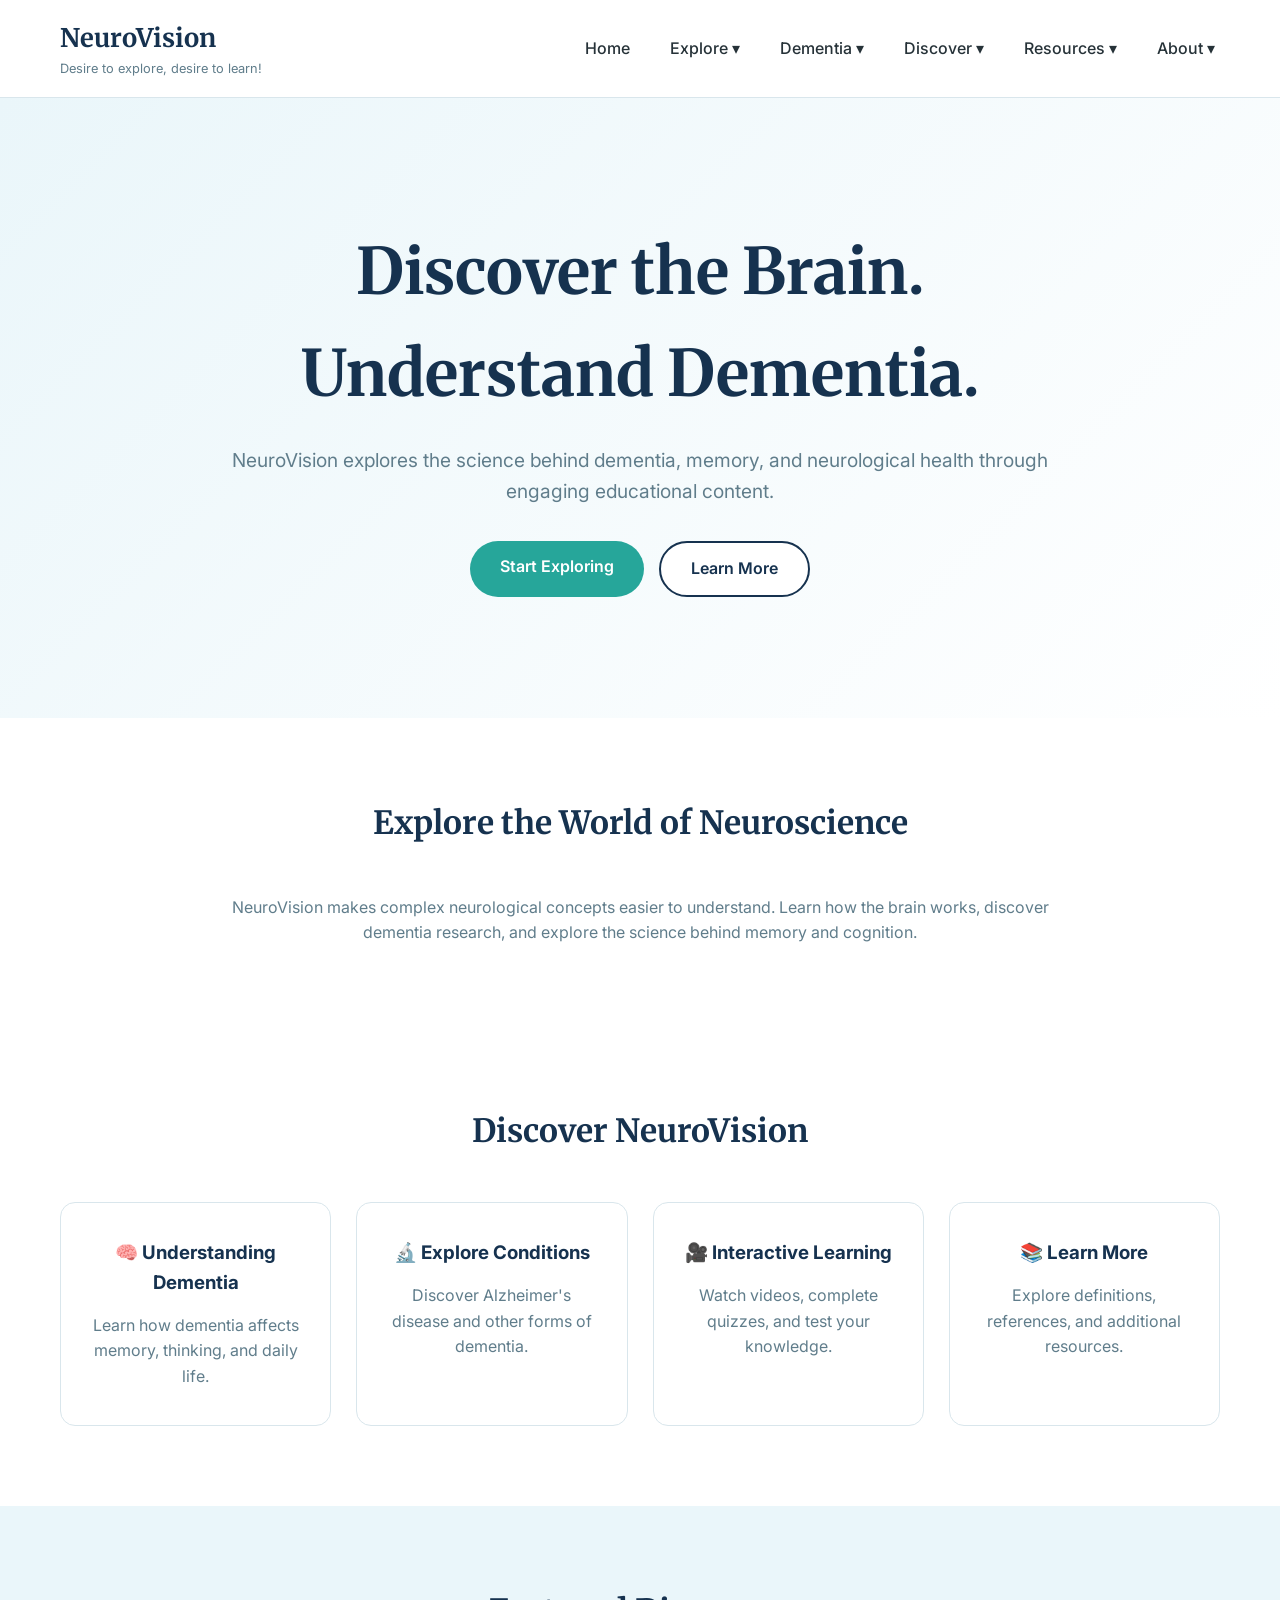
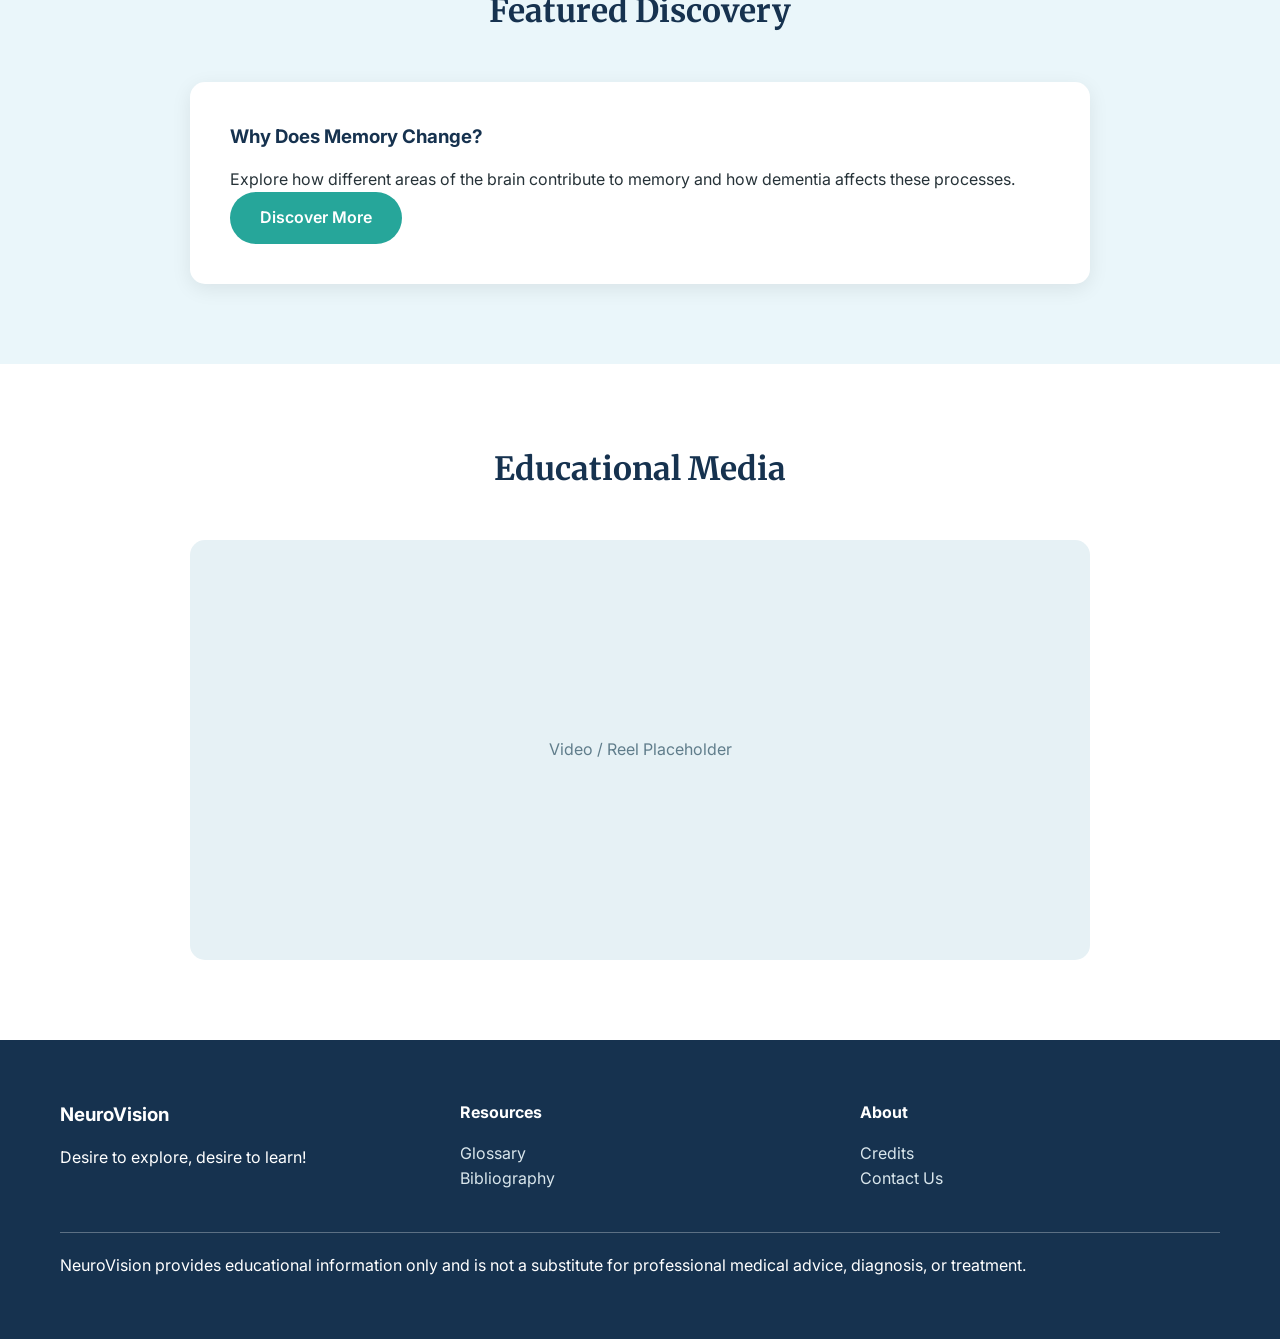
==== index.html @ 06372255 "pasted stuff from old repo" ====
<!DOCTYPE html>
<html lang="en">

<head>
    <meta charset="UTF-8">
    <meta name="viewport" content="width=device-width, initial-scale=1.0">

    <title>NeuroVision | Desire to explore, desire to learn!</title>

    <link rel="stylesheet" href="style.css">
</head>

<body>

<header>

    <div class="brand">
        <div class="logo">NeuroVision</div>
        <div class="slogan">Desire to explore, desire to learn!</div>
    </div>


    <nav>

        <ul class="nav-menu">

            <li>
                <a href="index.html">Home</a>
            </li>


            <li class="dropdown">

                <a href="#">Explore ▾</a>

                <ul class="dropdown-menu">

                    <li>
                        <a href="#">Brain Basics</a>
                    </li>

                    <li>
                        <a href="#">Dementia Basics</a>
                    </li>

                    <li>
                        <a href="#">How Memory Works</a>
                    </li>

                </ul>

            </li>


            <li class="dropdown">

                <a href="#">Dementia ▾</a>

                <ul class="dropdown-menu">

                    <li>
                        <a href="topics/alzheimers.html">
                            Alzheimer's Disease
                        </a>
                    </li>

                    <li>
                        <a href="topics/vascular.html">
                            Vascular Dementia
                        </a>
                    </li>

                    <li>
                        <a href="topics/lewy-body.html">
                            Lewy Body Dementia
                        </a>
                    </li>

                    <li>
                        <a href="topics/frontotemporal.html">
                            Frontotemporal Dementia
                        </a>
                    </li>

                </ul>

            </li>


            <li class="dropdown">

                <a href="#">Discover ▾</a>

                <ul class="dropdown-menu">

                    <li>
                        <a href="discover/videos.html">
                            Videos
                        </a>
                    </li>

                    <li>
                        <a href="discover/quiz.html">
                            Knowledge Quiz
                        </a>
                    </li>

                    <li>
                        <a href="discover/myths.html">
                            Myths & Facts
                        </a>
                    </li>

                    <li>
                        <a href="discover/featured.html">
                            Featured Topics
                        </a>
                    </li>

                </ul>

            </li>


            <li class="dropdown">

                <a href="#">Resources ▾</a>

                <ul class="dropdown-menu">

                    <li>
                        <a href="resources/glossary.html">
                            Glossary
                        </a>
                    </li>

                    <li>
                        <a href="resources/bibliography.html">
                            Bibliography
                        </a>
                    </li>

                    <li>
                        <a href="resources/external.html">
                            External Resources
                        </a>
                    </li>

                </ul>

            </li>


            <li class="dropdown">

                <a href="#">About ▾</a>

                <ul class="dropdown-menu">

                    <li>
                        <a href="about/project.html">
                            Project
                        </a>
                    </li>

                    <li>
                        <a href="about/credits.html">
                            Credits
                        </a>
                    </li>

                    <li>
                        <a href="about/contact.html">
                            Contact Us
                        </a>
                    </li>

                </ul>

            </li>


        </ul>

    </nav>

</header>


<main>


    <section class="hero">

        <div class="hero-text">

            <h1>
                Discover the Brain.<br>
                Understand Dementia.
            </h1>

            <p>
                NeuroVision explores the science behind dementia,
                memory, and neurological health through engaging
                educational content.
            </p>


            <div class="hero-buttons">

                <a class="button" href="topics/dementia.html">
                    Start Exploring
                </a>

                <a class="button secondary" href="resources/glossary.html">
                    Learn More
                </a>

            </div>

        </div>

    </section>



    <section class="introduction">

        <h2>
            Explore the World of Neuroscience
        </h2>

        <p>
            NeuroVision makes complex neurological concepts
            easier to understand. Learn how the brain works,
            discover dementia research, and explore the science
            behind memory and cognition.
        </p>

    </section>



    <section>

        <h2>
            Discover NeuroVision
        </h2>


        <div class="card-container">


            <div class="card">

                <h3>
                    🧠 Understanding Dementia
                </h3>

                <p>
                    Learn how dementia affects memory,
                    thinking, and daily life.
                </p>

            </div>


            <div class="card">

                <h3>
                    🔬 Explore Conditions
                </h3>

                <p>
                    Discover Alzheimer's disease and
                    other forms of dementia.
                </p>

            </div>


            <div class="card">

                <h3>
                    🎥 Interactive Learning
                </h3>

                <p>
                    Watch videos, complete quizzes,
                    and test your knowledge.
                </p>

            </div>


            <div class="card">

                <h3>
                    📚 Learn More
                </h3>

                <p>
                    Explore definitions, references,
                    and additional resources.
                </p>

            </div>


        </div>

    </section>



    <section class="featured">

        <h2>
            Featured Discovery
        </h2>


        <div class="topic-box">

            <h3>
                Why Does Memory Change?
            </h3>

            <p>
                Explore how different areas of the brain
                contribute to memory and how dementia
                affects these processes.
            </p>


            <a href="#" class="button">
                Discover More
            </a>

        </div>

    </section>



    <section>

        <h2>
            Educational Media
        </h2>

        <div class="video-placeholder">
            Video / Reel Placeholder
        </div>

    </section>


</main>


<footer>

    <div>

        <h3>
            NeuroVision
        </h3>

        <p>
            Desire to explore, desire to learn!
        </p>

    </div>


    <div>

        <h4>
            Resources
        </h4>

        <a href="resources/glossary.html">
            Glossary
        </a>

        <br>

        <a href="resources/bibliography.html">
            Bibliography
        </a>

    </div>


    <div>

        <h4>
            About
        </h4>

        <a href="about/credits.html">
            Credits
        </a>

        <br>

        <a href="about/contact.html">
            Contact Us
        </a>

    </div>


    <p class="disclaimer">
        NeuroVision provides educational information only
        and is not a substitute for professional medical
        advice, diagnosis, or treatment.
    </p>


</footer>


</body>

</html>
---- style.css ----
@import url('https://fonts.googleapis.com/css2?family=Inter:wght@400;500;600;700&family=Merriweather:wght@700&display=swap');

:root {
    --navy: #16324F;
    --blue: #1E88E5;
    --teal: #26A69A;
    --light-blue: #EAF6FA;
    --background: #FFFFFF;
    --text: #263238;
    --gray: #607D8B;
    --white: #FFFFFF;
    --border: #D9E6EC;
    --shadow: 0 5px 20px rgba(0,0,0,0.08);
    --shadow-hover: 0 10px 25px rgba(0,0,0,0.12);
}

* {
    margin: 0;
    padding: 0;
    box-sizing: border-box;
}

html {
    scroll-behavior: smooth;
}

body {
    font-family: "Inter", sans-serif;
    color: var(--text);
    background: var(--background);
    line-height: 1.6;
}

a {
    text-decoration: none;
    color: inherit;
}

ul {
    list-style: none;
}


/* Header */

header {
    position: sticky;
    top: 0;
    z-index: 1000;
    display: flex;
    justify-content: space-between;
    align-items: center;
    padding: 18px 60px;
    background: var(--white);
    border-bottom: 1px solid var(--border);
}

.brand {
    display: flex;
    flex-direction: column;
}

.logo {
    font-family: "Merriweather", serif;
    font-size: 1.6rem;
    color: var(--navy);
    font-weight: 700;
}

.slogan {
    font-size: 0.8rem;
    color: var(--gray);
}


/* Navigation */

.nav-menu {
    display: flex;
    align-items: center;
    gap: 30px;
}

.nav-menu > li {
    position: relative;
}

.nav-menu > li > a {
    font-weight: 500;
    padding: 10px 5px;
    transition: 0.2s;
}

.nav-menu > li > a:hover {
    color: var(--teal);
}


/* Dropdown */

.dropdown-menu {
    position: absolute;
    top: 42px;
    left: 0;
    min-width: 260px;
    background: var(--white);
    border: 1px solid var(--border);
    border-radius: 12px;
    box-shadow: var(--shadow);
    padding: 10px 0;
    opacity: 0;
    visibility: hidden;
    transform: translateY(10px);
    transition: 0.2s;
}

.dropdown:hover > .dropdown-menu {
    opacity: 1;
    visibility: visible;
    transform: translateY(0);
}

.dropdown-menu li {
    position: relative;
}

.dropdown-menu a {
    display: block;
    padding: 11px 18px;
    white-space: nowrap;
}

.dropdown-menu a:hover {
    background: var(--light-blue);
    color: var(--navy);
}

.dropdown-menu .dropdown-menu {
    top: 0;
    left: 100%;
}

.nav-menu > li:last-child > .dropdown-menu {
    left: auto;
    right: 0;
}


/* Hero */

.hero {
    min-height: 620px;
    display: flex;
    justify-content: center;
    align-items: center;
    text-align: center;
    background: linear-gradient(135deg, var(--light-blue), #FFFFFF);
    padding: 80px 20px;
}

.hero-text {
    max-width: 850px;
}

.hero h1 {
    font-family: "Merriweather", serif;
    font-size: clamp(2.5rem, 5vw, 4rem);
    color: var(--navy);
    margin-bottom: 20px;
}

.hero p {
    color: var(--gray);
    font-size: 1.2rem;
    margin-bottom: 35px;
}

.hero-buttons {
    display: flex;
    justify-content: center;
    gap: 15px;
}


/* Buttons */

.button {
    display: inline-block;
    padding: 13px 30px;
    border-radius: 30px;
    background: var(--teal);
    color: white;
    font-weight: 600;
    transition: 0.2s;
}

.button:hover {
    transform: translateY(-3px);
    background: var(--blue);
}

.button.secondary {
    background: white;
    color: var(--navy);
    border: 2px solid var(--navy);
}

.button.secondary:hover {
    background: var(--light-blue);
}


/* General Sections */

section {
    padding: 80px 60px;
}

section h2 {
    font-family: "Merriweather", serif;
    color: var(--navy);
    text-align: center;
    font-size: 2rem;
    margin-bottom: 45px;
}


/* Introduction */

.introduction {
    max-width: 950px;
    margin: auto;
    text-align: center;
}

.introduction p {
    color: var(--gray);
}


/* Cards */

.card-container {
    max-width: 1200px;
    margin: auto;
    display: grid;
    grid-template-columns: repeat(4,1fr);
    gap: 25px;
}

.card {
    background: white;
    padding: 35px 25px;
    border-radius: 15px;
    border: 1px solid var(--border);
    text-align: center;
    transition: 0.25s;
}

.card:hover {
    transform: translateY(-8px);
    box-shadow: var(--shadow-hover);
}

.card h3 {
    color: var(--navy);
    margin-bottom: 15px;
}

.card p {
    color: var(--gray);
}


/* Featured Topic */

.featured {
    background: var(--light-blue);
}

.topic-box {
    max-width: 900px;
    margin: auto;
    background: white;
    padding: 40px;
    border-radius: 15px;
    box-shadow: var(--shadow);
}

.topic-box h3 {
    color: var(--navy);
    margin-bottom: 15px;
}


/* Media */

.video-placeholder {
    max-width: 900px;
    height: 420px;
    margin: auto;
    display: flex;
    align-items: center;
    justify-content: center;
    background: #E6F1F5;
    border-radius: 15px;
    color: var(--gray);
}


/* Footer */

footer {
    background: var(--navy);
    color: white;
    padding: 60px;
    display: grid;
    grid-template-columns: repeat(3,1fr);
    gap: 40px;
}

footer h3,
footer h4 {
    margin-bottom: 15px;
}

footer a {
    color: #D9E6EC;
}

footer a:hover {
    color: white;
}

.disclaimer {
    grid-column: 1/-1;
    padding-top: 20px;
    border-top: 1px solid rgba(255,255,255,0.3);
}


/* Breadcrumb */

.breadcrumb {
    max-width: 1200px;
    margin: 30px auto 0;
    padding: 0 60px;
    color: var(--gray);
}

.breadcrumb a {
    color: var(--teal);
}


/* Responsive */

@media(max-width:900px) {

    header {
        flex-direction: column;
        gap: 20px;
    }

    .nav-menu {
        flex-direction: column;
    }

    .card-container {
        grid-template-columns: 1fr;
    }

    footer {
        grid-template-columns: 1fr;
    }

    section {
        padding: 60px 25px;
    }
}
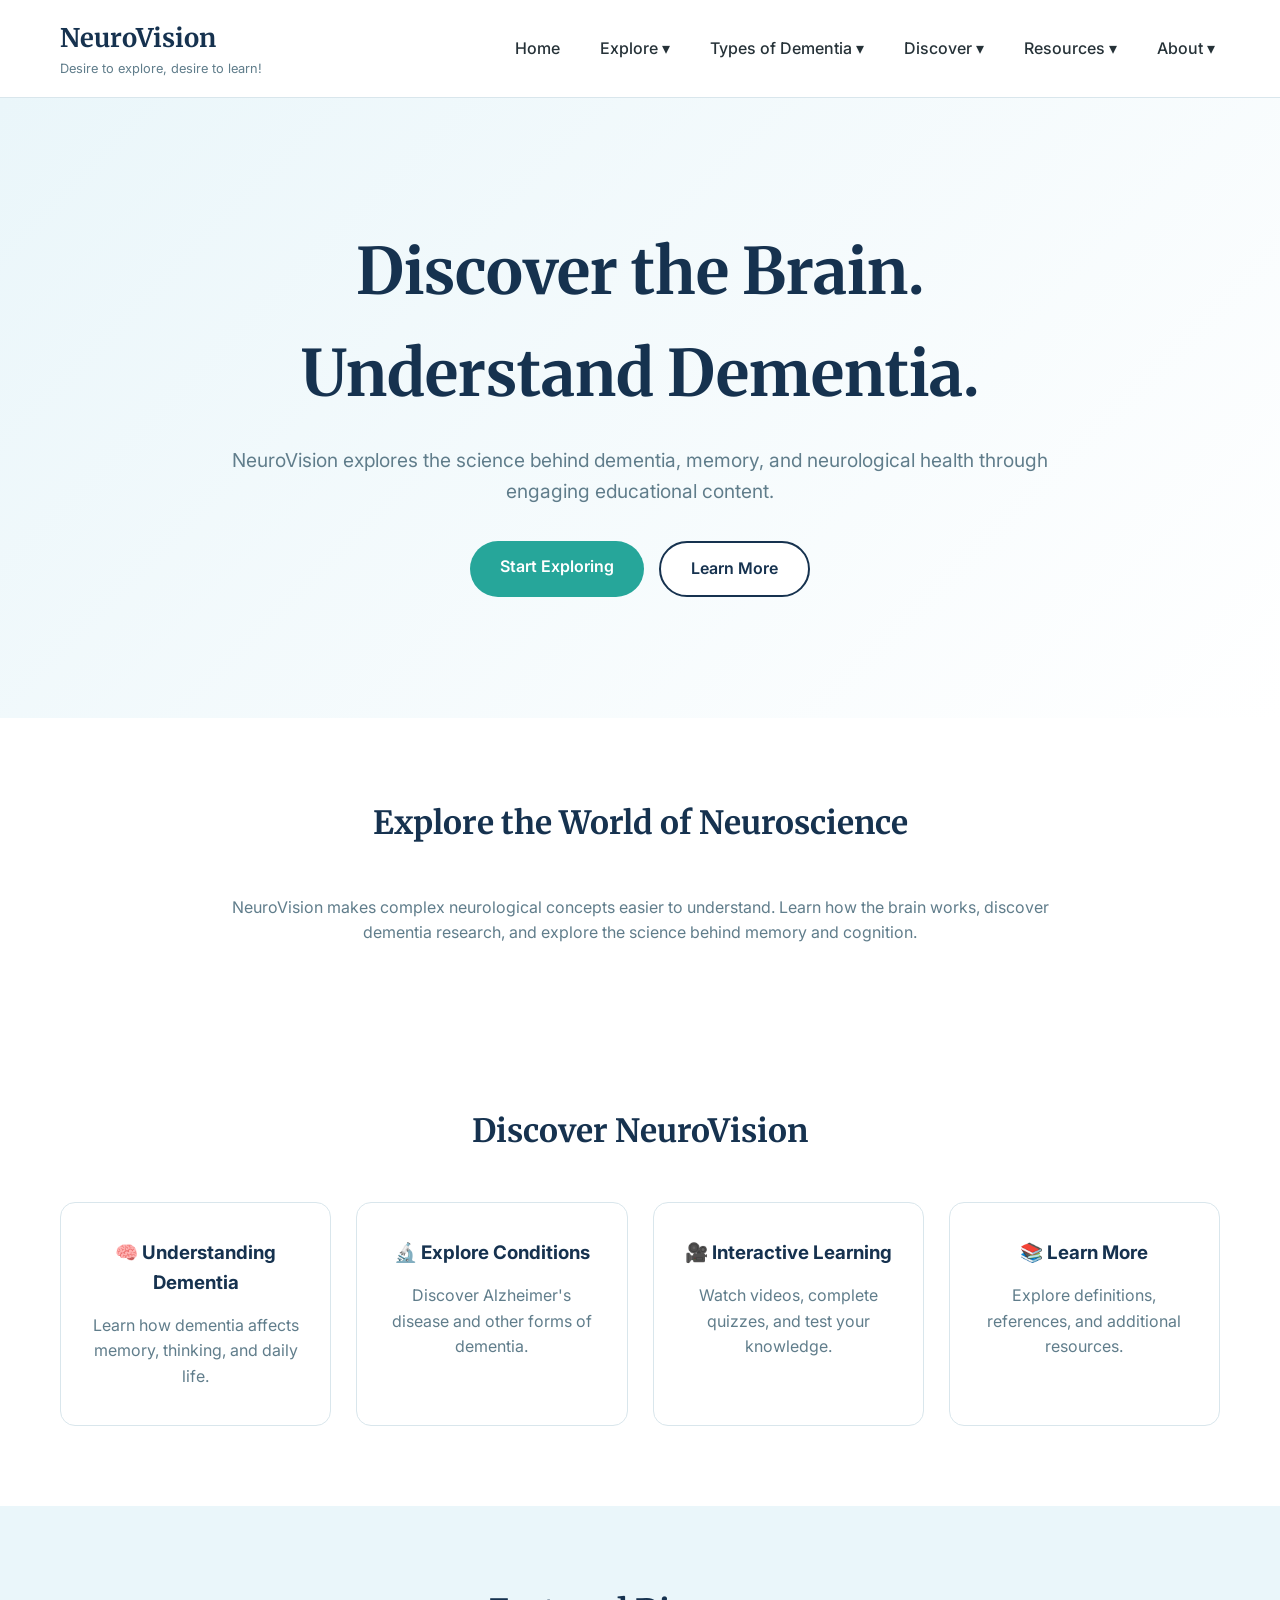
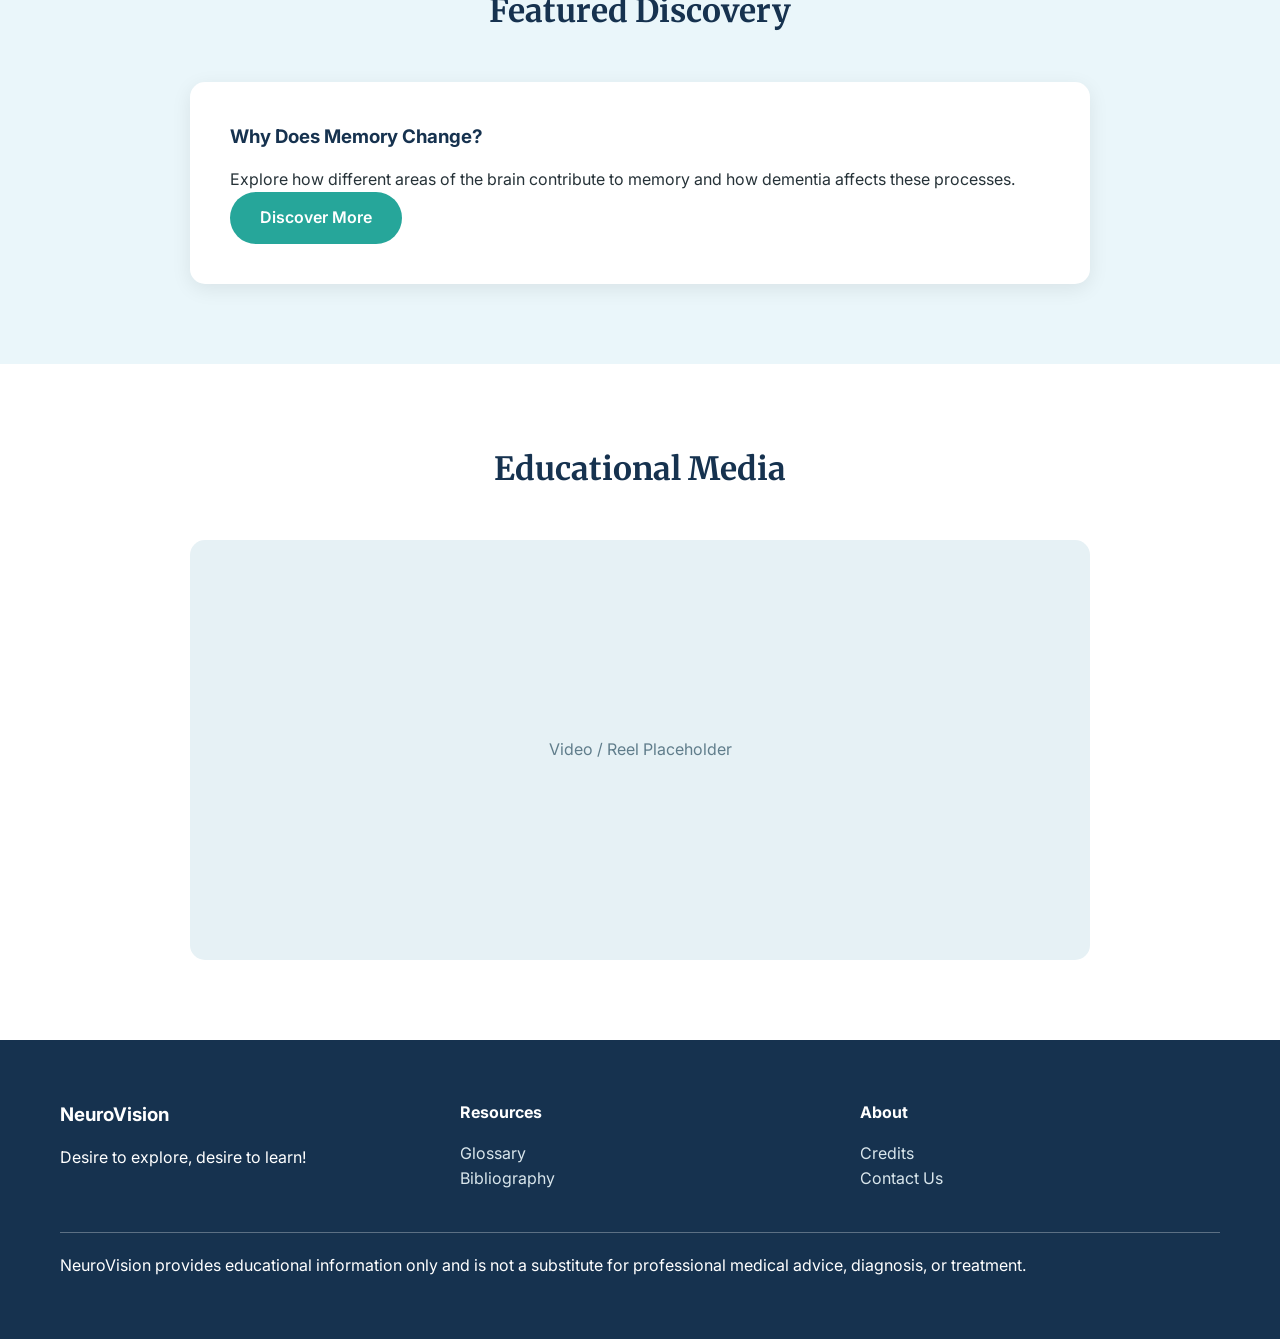
==== commit e63008f3: "i love dropdowns i swear" ====
--- a/index.html
+++ b/index.html
@@ -54,7 +54,7 @@
 
             <li class="dropdown">
 
-                <a href="#">Dementia ▾</a>
+                <a href="#">Types of Dementia ▾</a>
 
                 <ul class="dropdown-menu">
 
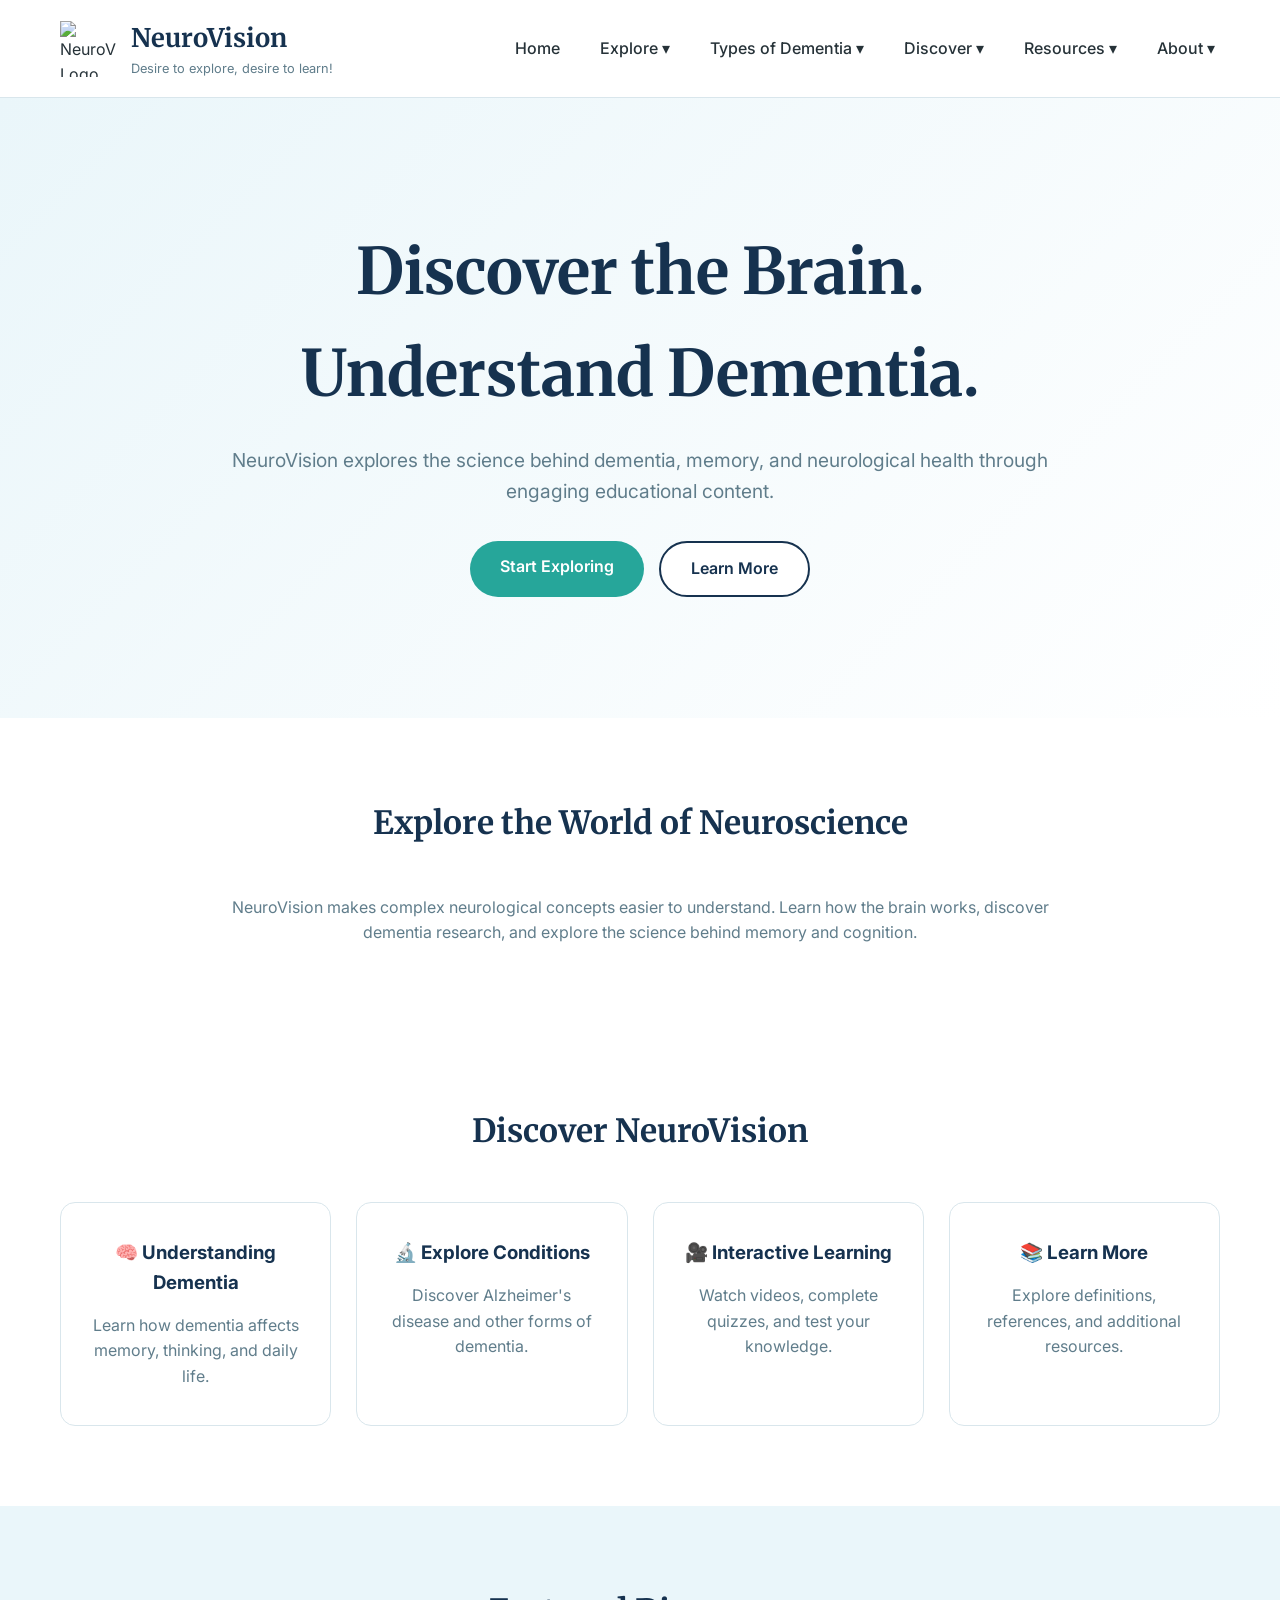
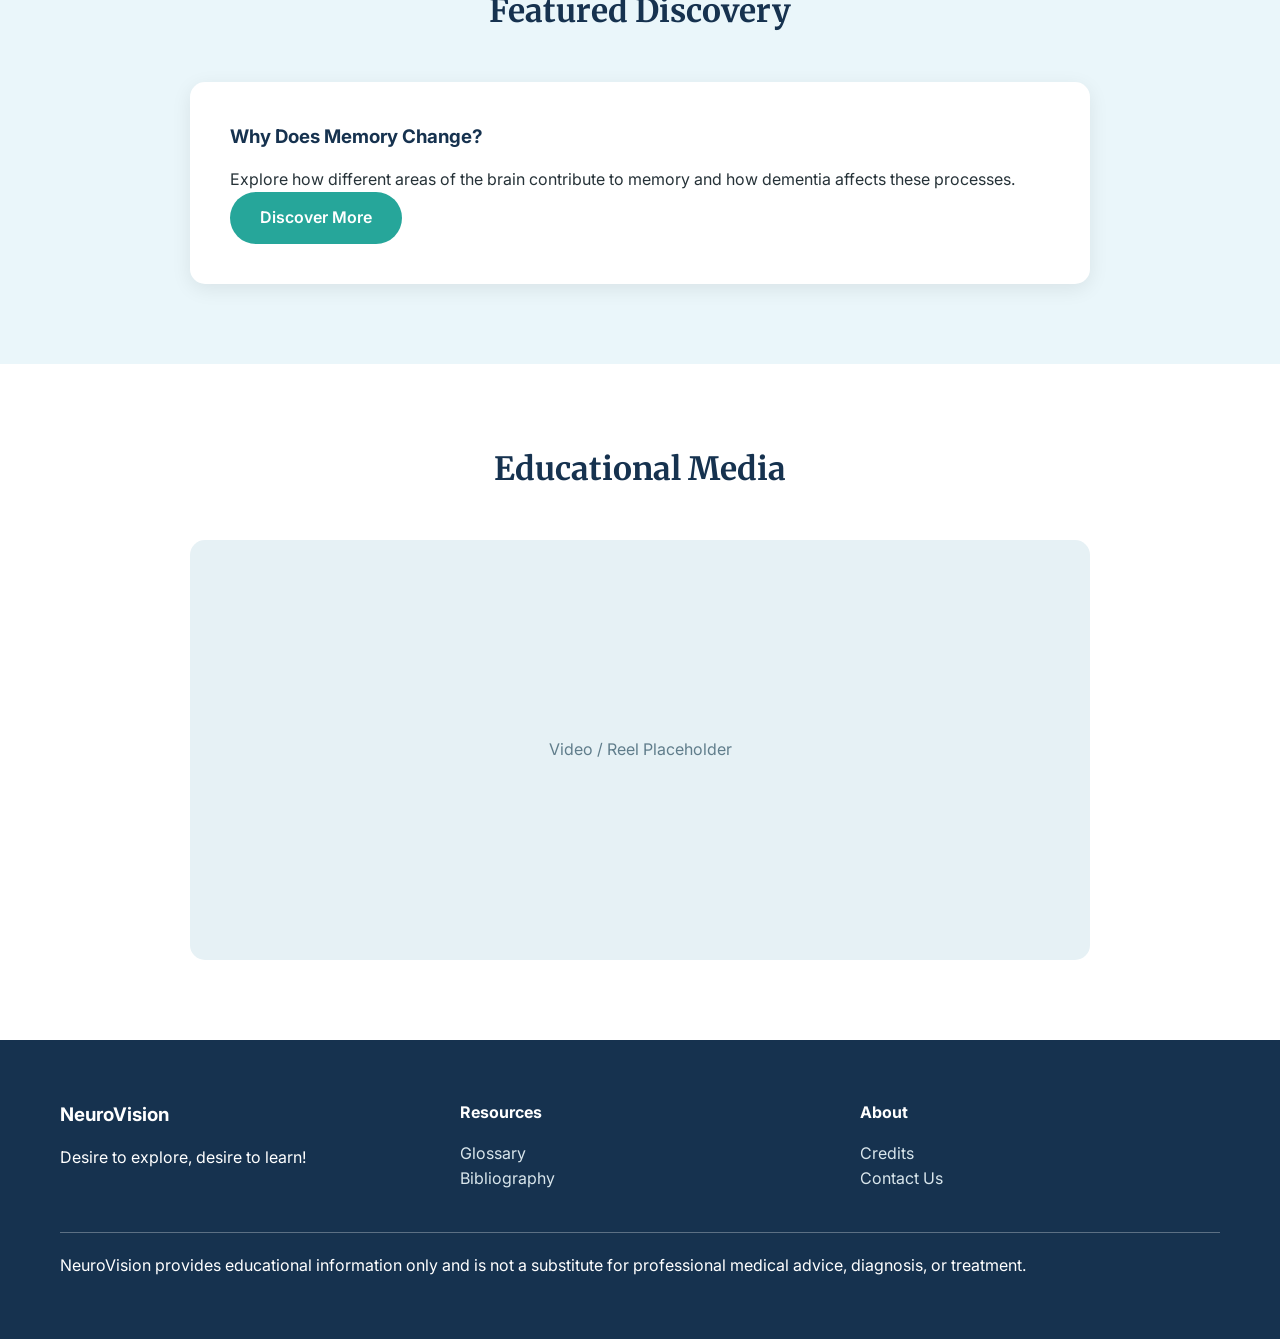
==== commit 24dec880: "logo but i dont have the actual logo flip" ====
--- a/index.html
+++ b/index.html
@@ -4,7 +4,7 @@
 <head>
     <meta charset="UTF-8">
     <meta name="viewport" content="width=device-width, initial-scale=1.0">
-
+    <link rel="icon" type="image/png" href="assets/images/logo.png">
     <title>NeuroVision | Desire to explore, desire to learn!</title>
 
     <link rel="stylesheet" href="style.css">
@@ -15,8 +15,17 @@
 <header>
 
     <div class="brand">
-        <div class="logo">NeuroVision</div>
-        <div class="slogan">Desire to explore, desire to learn!</div>
+        <img src="assets/images/logo.png"
+            alt="NeuroVision Logo"
+            class="logo-image">
+        <div>
+            <div class="logo">
+                NeuroVision
+            </div>
+            <div class="slogan">
+                Desire to explore, desire to learn!
+            </div>
+        </div>
     </div>
 
 
@@ -25,7 +34,7 @@
         <ul class="nav-menu">
 
             <li>
-                <a href="index.html">Home</a>
+                <a href="./">Home</a>
             </li>
 
 
@@ -36,15 +45,15 @@
                 <ul class="dropdown-menu">
 
                     <li>
-                        <a href="#">Brain Basics</a>
-                    </li>
-
-                    <li>
-                        <a href="#">Dementia Basics</a>
-                    </li>
-
-                    <li>
-                        <a href="#">How Memory Works</a>
+                        <a href="explore/brain-basics.html">Brain Basics</a>
+                    </li>
+
+                    <li>
+                        <a href="explore/dementia-basics.html">Dementia Basics</a>
+                    </li>
+
+                    <li>
+                        <a href="explore/memory.html">How Memory Works</a>
                     </li>
 
                 </ul>
@@ -59,25 +68,25 @@
                 <ul class="dropdown-menu">
 
                     <li>
-                        <a href="topics/alzheimers.html">
+                        <a href="types/alzheimers.html">
                             Alzheimer's Disease
                         </a>
                     </li>
 
                     <li>
-                        <a href="topics/vascular.html">
+                        <a href="types/vascular.html">
                             Vascular Dementia
                         </a>
                     </li>
 
                     <li>
-                        <a href="topics/lewy-body.html">
+                        <a href="types/lewy-body.html">
                             Lewy Body Dementia
                         </a>
                     </li>
 
                     <li>
-                        <a href="topics/frontotemporal.html">
+                        <a href="types/frontotemporal.html">
                             Frontotemporal Dementia
                         </a>
                     </li>
@@ -208,7 +217,7 @@
 
             <div class="hero-buttons">
 
-                <a class="button" href="topics/dementia.html">
+                <a class="button" href="types/dementia.html">
                     Start Exploring
                 </a>
 
--- a/style.css
+++ b/style.css
@@ -57,7 +57,15 @@
 
 .brand {
     display: flex;
-    flex-direction: column;
+    align-items: center;
+    gap: 15px;
+}
+
+.logo-image {
+    width: 56px;
+    height: 56px;
+    object-fit: contain;
+    flex-shrink: 0;
 }
 
 .logo {
@@ -377,4 +385,36 @@
     section {
         padding: 60px 25px;
     }
+}
+
+/* more stuff */
+.page-header {
+    padding: 70px 60px;
+    background: var(--light-blue);
+    text-align: center;
+}
+
+.page-header h1 {
+    font-family: "Merriweather", serif;
+    color: var(--navy);
+    font-size: 3rem;
+}
+
+.content-container {
+    max-width: 1100px;
+    margin: auto;
+    padding: 60px;
+}
+
+.info-grid {
+    display: grid;
+    grid-template-columns: repeat(3,1fr);
+    gap: 25px;
+}
+
+.info-box {
+    background:white;
+    border:1px solid var(--border);
+    border-radius:15px;
+    padding:25px;
 }
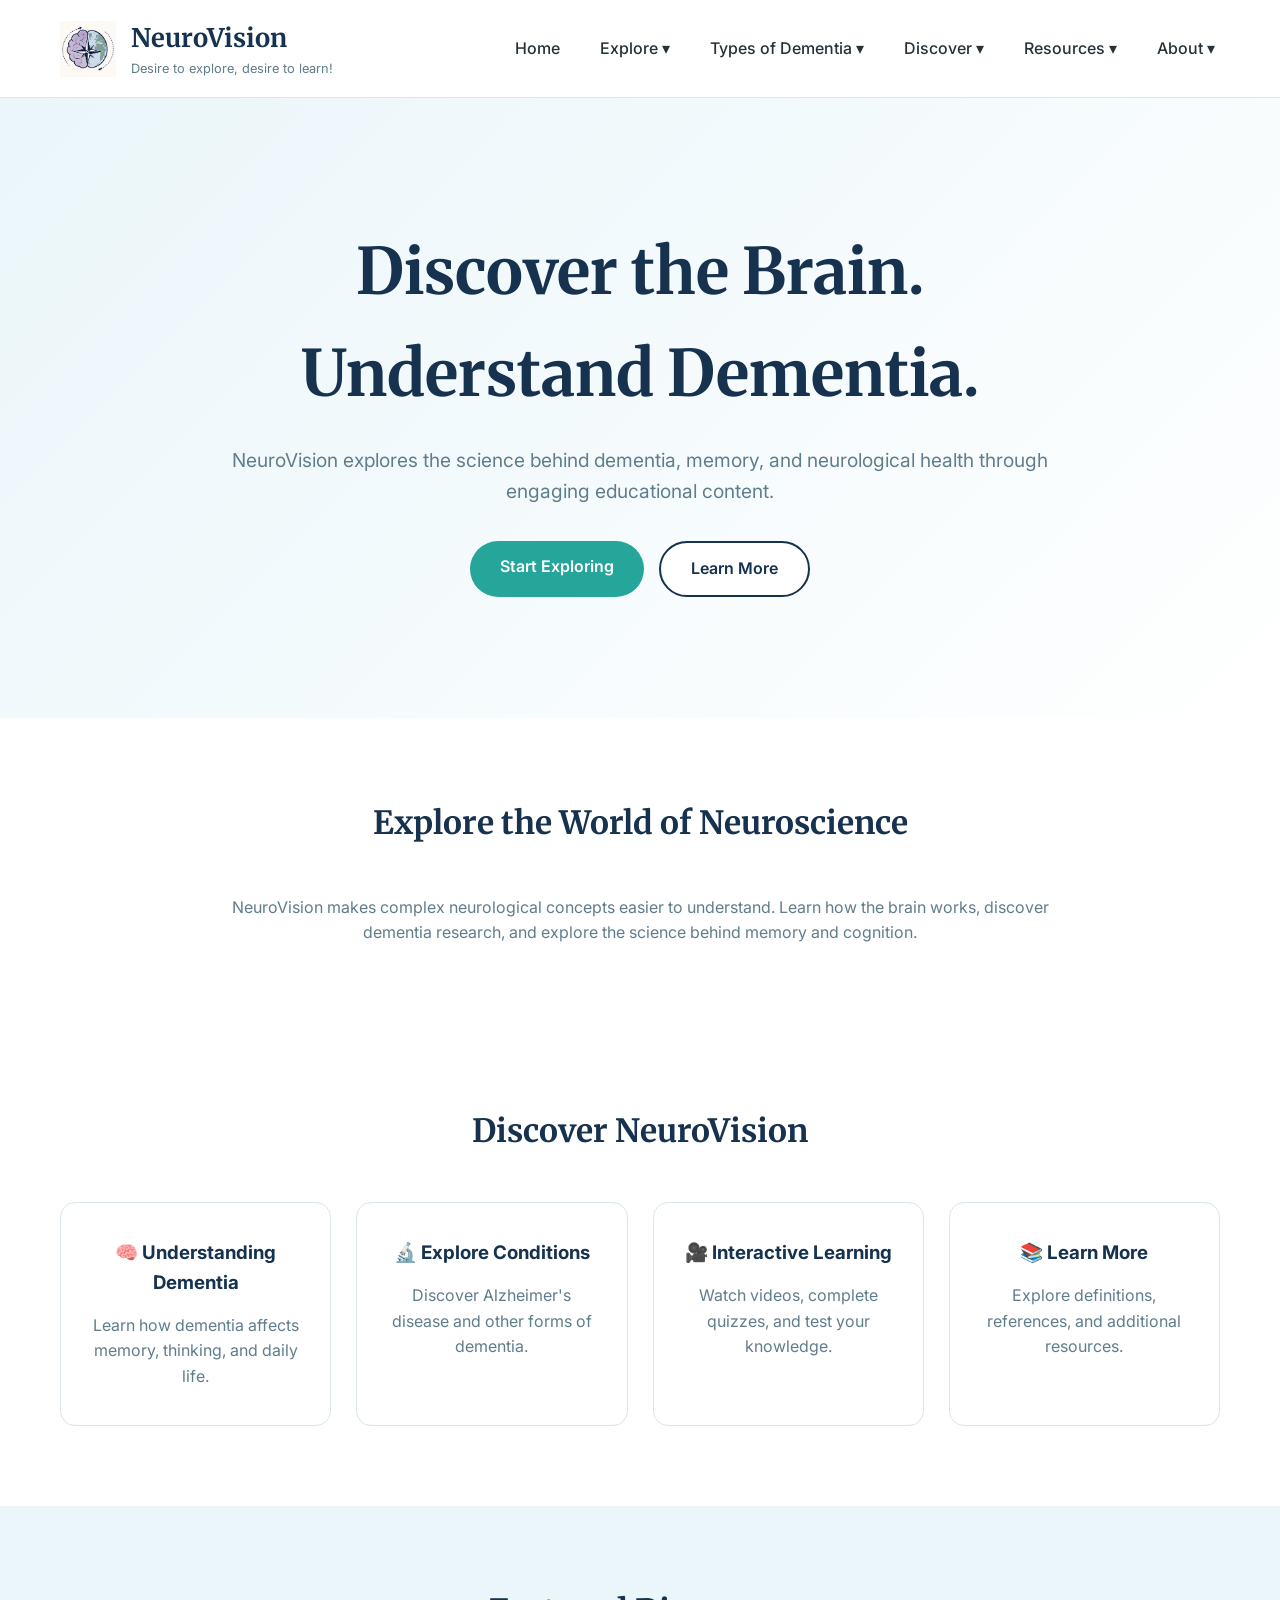
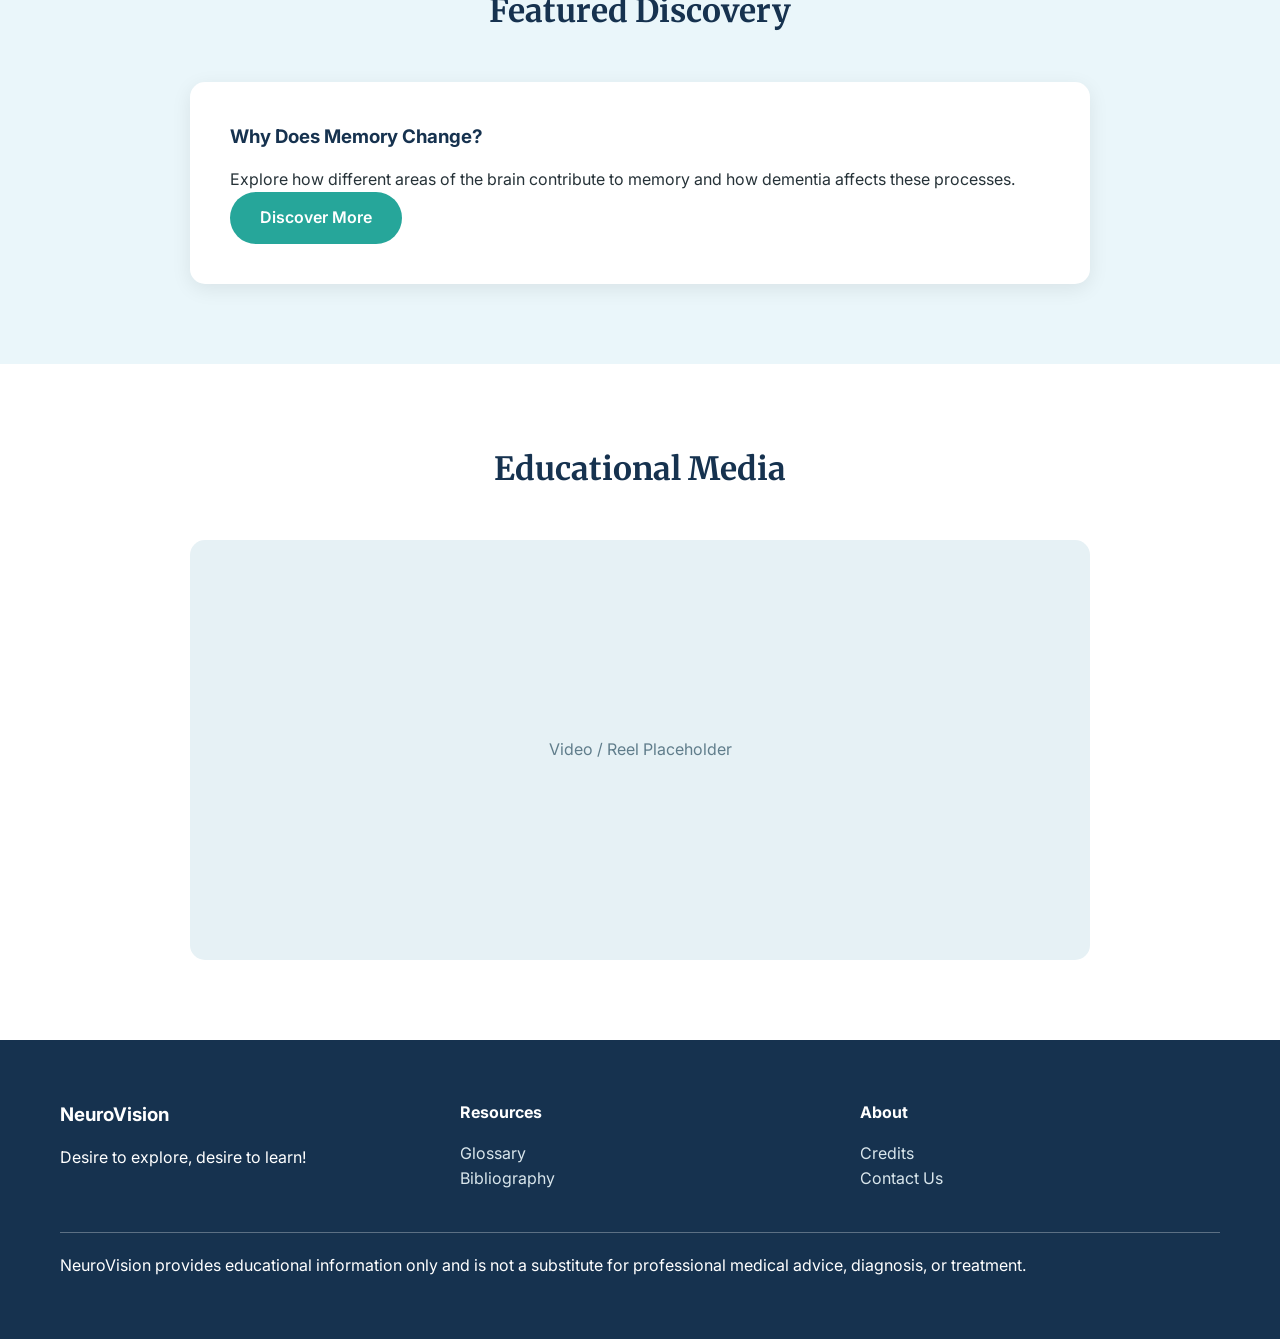
==== commit 78edd92d: "worst contact us page ever ❤️" ====
--- a/index.html
+++ b/index.html
@@ -1,436 +1,250 @@
 <!DOCTYPE html>
 <html lang="en">
-
-<head>
-    <meta charset="UTF-8">
-    <meta name="viewport" content="width=device-width, initial-scale=1.0">
-    <link rel="icon" type="image/png" href="assets/images/logo.png">
+  <head>
+    <meta charset="UTF-8" />
+    <meta name="viewport" content="width=device-width, initial-scale=1.0" />
+    <link rel="icon" type="image/png" href="assets/images/logo.png" />
     <title>NeuroVision | Desire to explore, desire to learn!</title>
 
-    <link rel="stylesheet" href="style.css">
-</head>
-
-<body>
-
-<header>
-
-    <div class="brand">
-        <img src="assets/images/logo.png"
-            alt="NeuroVision Logo"
-            class="logo-image">
+    <link rel="stylesheet" href="style.css" />
+  </head>
+
+  <body>
+    <header>
+      <div class="brand">
+        <img
+          src="assets/images/logo.png"
+          alt="NeuroVision Logo"
+          class="logo-image"
+        />
         <div>
-            <div class="logo">
-                NeuroVision
-            </div>
-            <div class="slogan">
-                Desire to explore, desire to learn!
-            </div>
-        </div>
-    </div>
-
-
-    <nav>
-
+          <div class="logo">NeuroVision</div>
+          <div class="slogan">Desire to explore, desire to learn!</div>
+        </div>
+      </div>
+
+      <nav>
         <ul class="nav-menu">
-
-            <li>
-                <a href="./">Home</a>
-            </li>
-
-
-            <li class="dropdown">
-
-                <a href="#">Explore ▾</a>
-
-                <ul class="dropdown-menu">
-
-                    <li>
-                        <a href="explore/brain-basics.html">Brain Basics</a>
-                    </li>
-
-                    <li>
-                        <a href="explore/dementia-basics.html">Dementia Basics</a>
-                    </li>
-
-                    <li>
-                        <a href="explore/memory.html">How Memory Works</a>
-                    </li>
-
-                </ul>
-
-            </li>
-
-
-            <li class="dropdown">
-
-                <a href="#">Types of Dementia ▾</a>
-
-                <ul class="dropdown-menu">
-
-                    <li>
-                        <a href="types/alzheimers.html">
-                            Alzheimer's Disease
-                        </a>
-                    </li>
-
-                    <li>
-                        <a href="types/vascular.html">
-                            Vascular Dementia
-                        </a>
-                    </li>
-
-                    <li>
-                        <a href="types/lewy-body.html">
-                            Lewy Body Dementia
-                        </a>
-                    </li>
-
-                    <li>
-                        <a href="types/frontotemporal.html">
-                            Frontotemporal Dementia
-                        </a>
-                    </li>
-
-                </ul>
-
-            </li>
-
-
-            <li class="dropdown">
-
-                <a href="#">Discover ▾</a>
-
-                <ul class="dropdown-menu">
-
-                    <li>
-                        <a href="discover/videos.html">
-                            Videos
-                        </a>
-                    </li>
-
-                    <li>
-                        <a href="discover/quiz.html">
-                            Knowledge Quiz
-                        </a>
-                    </li>
-
-                    <li>
-                        <a href="discover/myths.html">
-                            Myths & Facts
-                        </a>
-                    </li>
-
-                    <li>
-                        <a href="discover/featured.html">
-                            Featured Topics
-                        </a>
-                    </li>
-
-                </ul>
-
-            </li>
-
-
-            <li class="dropdown">
-
-                <a href="#">Resources ▾</a>
-
-                <ul class="dropdown-menu">
-
-                    <li>
-                        <a href="resources/glossary.html">
-                            Glossary
-                        </a>
-                    </li>
-
-                    <li>
-                        <a href="resources/bibliography.html">
-                            Bibliography
-                        </a>
-                    </li>
-
-                    <li>
-                        <a href="resources/external.html">
-                            External Resources
-                        </a>
-                    </li>
-
-                </ul>
-
-            </li>
-
-
-            <li class="dropdown">
-
-                <a href="#">About ▾</a>
-
-                <ul class="dropdown-menu">
-
-                    <li>
-                        <a href="about/project.html">
-                            Project
-                        </a>
-                    </li>
-
-                    <li>
-                        <a href="about/credits.html">
-                            Credits
-                        </a>
-                    </li>
-
-                    <li>
-                        <a href="about/contact.html">
-                            Contact Us
-                        </a>
-                    </li>
-
-                </ul>
-
-            </li>
-
-
+          <li>
+            <a href="./">Home</a>
+          </li>
+
+          <li class="dropdown">
+            <a href="#">Explore ▾</a>
+
+            <ul class="dropdown-menu">
+              <li>
+                <a href="explore/brain-basics.html">Brain Basics</a>
+              </li>
+
+              <li>
+                <a href="explore/dementia-basics.html">Dementia Basics</a>
+              </li>
+
+              <li>
+                <a href="explore/memory.html">How Memory Works</a>
+              </li>
+            </ul>
+          </li>
+
+          <li class="dropdown">
+            <a href="#">Types of Dementia ▾</a>
+
+            <ul class="dropdown-menu">
+              <li>
+                <a href="types/alzheimers.html"> Alzheimer's Disease </a>
+              </li>
+
+              <li>
+                <a href="types/vascular.html"> Vascular Dementia </a>
+              </li>
+
+              <li>
+                <a href="types/lewy-body.html"> Lewy Body Dementia </a>
+              </li>
+
+              <li>
+                <a href="types/frontotemporal.html">
+                  Frontotemporal Dementia
+                </a>
+              </li>
+            </ul>
+          </li>
+
+          <li class="dropdown">
+            <a href="#">Discover ▾</a>
+
+            <ul class="dropdown-menu">
+              <li>
+                <a href="discover/videos.html"> Videos </a>
+              </li>
+
+              <li>
+                <a href="discover/quiz.html"> Knowledge Quiz </a>
+              </li>
+
+              <li>
+                <a href="discover/myths.html"> Myths & Facts </a>
+              </li>
+
+              <li>
+                <a href="discover/featured.html"> Featured Topics </a>
+              </li>
+            </ul>
+          </li>
+
+          <li class="dropdown">
+            <a href="#">Resources ▾</a>
+
+            <ul class="dropdown-menu">
+              <li>
+                <a href="resources/glossary.html"> Glossary </a>
+              </li>
+
+              <li>
+                <a href="resources/bibliography.html"> Bibliography </a>
+              </li>
+
+              <li>
+                <a href="resources/external.html"> External Resources </a>
+              </li>
+            </ul>
+          </li>
+
+          <li class="dropdown">
+            <a href="#">About ▾</a>
+
+            <ul class="dropdown-menu">
+
+              <li>
+                <a href="about/credits.html"> Credits </a>
+              </li>
+
+              <li>
+                <a href="about/contact.html"> Contact Us </a>
+              </li>
+            </ul>
+          </li>
         </ul>
-
-    </nav>
-
-</header>
-
-
-<main>
-
-
-    <section class="hero">
-
+      </nav>
+    </header>
+
+    <main>
+      <section class="hero">
         <div class="hero-text">
-
-            <h1>
-                Discover the Brain.<br>
-                Understand Dementia.
-            </h1>
-
-            <p>
-                NeuroVision explores the science behind dementia,
-                memory, and neurological health through engaging
-                educational content.
-            </p>
-
-
-            <div class="hero-buttons">
-
-                <a class="button" href="types/dementia.html">
-                    Start Exploring
-                </a>
-
-                <a class="button secondary" href="resources/glossary.html">
-                    Learn More
-                </a>
-
-            </div>
-
-        </div>
-
-    </section>
-
-
-
-    <section class="introduction">
-
-        <h2>
-            Explore the World of Neuroscience
-        </h2>
+          <h1>
+            Discover the Brain.<br />
+            Understand Dementia.
+          </h1>
+
+          <p>
+            NeuroVision explores the science behind dementia, memory, and
+            neurological health through engaging educational content.
+          </p>
+
+          <div class="hero-buttons">
+            <a class="button" href="types/dementia.html"> Start Exploring </a>
+
+            <a class="button secondary" href="resources/glossary.html">
+              Learn More
+            </a>
+          </div>
+        </div>
+      </section>
+
+      <section class="introduction">
+        <h2>Explore the World of Neuroscience</h2>
 
         <p>
-            NeuroVision makes complex neurological concepts
-            easier to understand. Learn how the brain works,
-            discover dementia research, and explore the science
-            behind memory and cognition.
+          NeuroVision makes complex neurological concepts easier to understand.
+          Learn how the brain works, discover dementia research, and explore the
+          science behind memory and cognition.
         </p>
-
-    </section>
-
-
-
-    <section>
-
-        <h2>
-            Discover NeuroVision
-        </h2>
-
+      </section>
+
+      <section>
+        <h2>Discover NeuroVision</h2>
 
         <div class="card-container">
-
-
-            <div class="card">
-
-                <h3>
-                    🧠 Understanding Dementia
-                </h3>
-
-                <p>
-                    Learn how dementia affects memory,
-                    thinking, and daily life.
-                </p>
-
-            </div>
-
-
-            <div class="card">
-
-                <h3>
-                    🔬 Explore Conditions
-                </h3>
-
-                <p>
-                    Discover Alzheimer's disease and
-                    other forms of dementia.
-                </p>
-
-            </div>
-
-
-            <div class="card">
-
-                <h3>
-                    🎥 Interactive Learning
-                </h3>
-
-                <p>
-                    Watch videos, complete quizzes,
-                    and test your knowledge.
-                </p>
-
-            </div>
-
-
-            <div class="card">
-
-                <h3>
-                    📚 Learn More
-                </h3>
-
-                <p>
-                    Explore definitions, references,
-                    and additional resources.
-                </p>
-
-            </div>
-
-
-        </div>
-
-    </section>
-
-
-
-    <section class="featured">
-
-        <h2>
-            Featured Discovery
-        </h2>
-
+          <div class="card">
+            <h3>🧠 Understanding Dementia</h3>
+
+            <p>Learn how dementia affects memory, thinking, and daily life.</p>
+          </div>
+
+          <div class="card">
+            <h3>🔬 Explore Conditions</h3>
+
+            <p>Discover Alzheimer's disease and other forms of dementia.</p>
+          </div>
+
+          <div class="card">
+            <h3>🎥 Interactive Learning</h3>
+
+            <p>Watch videos, complete quizzes, and test your knowledge.</p>
+          </div>
+
+          <div class="card">
+            <h3>📚 Learn More</h3>
+
+            <p>Explore definitions, references, and additional resources.</p>
+          </div>
+        </div>
+      </section>
+
+      <section class="featured">
+        <h2>Featured Discovery</h2>
 
         <div class="topic-box">
-
-            <h3>
-                Why Does Memory Change?
-            </h3>
-
-            <p>
-                Explore how different areas of the brain
-                contribute to memory and how dementia
-                affects these processes.
-            </p>
-
-
-            <a href="#" class="button">
-                Discover More
-            </a>
-
-        </div>
-
-    </section>
-
-
-
-    <section>
-
-        <h2>
-            Educational Media
-        </h2>
-
-        <div class="video-placeholder">
-            Video / Reel Placeholder
-        </div>
-
-    </section>
-
-
-</main>
-
-
-<footer>
-
-    <div>
-
-        <h3>
-            NeuroVision
-        </h3>
-
-        <p>
-            Desire to explore, desire to learn!
-        </p>
-
-    </div>
-
-
-    <div>
-
-        <h4>
-            Resources
-        </h4>
-
-        <a href="resources/glossary.html">
-            Glossary
-        </a>
-
-        <br>
-
-        <a href="resources/bibliography.html">
-            Bibliography
-        </a>
-
-    </div>
-
-
-    <div>
-
-        <h4>
-            About
-        </h4>
-
-        <a href="about/credits.html">
-            Credits
-        </a>
-
-        <br>
-
-        <a href="about/contact.html">
-            Contact Us
-        </a>
-
-    </div>
-
-
-    <p class="disclaimer">
-        NeuroVision provides educational information only
-        and is not a substitute for professional medical
-        advice, diagnosis, or treatment.
-    </p>
-
-
-</footer>
-
-
-</body>
-
-</html>+          <h3>Why Does Memory Change?</h3>
+
+          <p>
+            Explore how different areas of the brain contribute to memory and
+            how dementia affects these processes.
+          </p>
+
+          <a href="#" class="button"> Discover More </a>
+        </div>
+      </section>
+
+      <section>
+        <h2>Educational Media</h2>
+
+        <div class="video-placeholder">Video / Reel Placeholder</div>
+      </section>
+    </main>
+
+    <footer>
+      <div>
+        <h3>NeuroVision</h3>
+
+        <p>Desire to explore, desire to learn!</p>
+      </div>
+
+      <div>
+        <h4>Resources</h4>
+
+        <a href="resources/glossary.html"> Glossary </a>
+
+        <br />
+
+        <a href="resources/bibliography.html"> Bibliography </a>
+      </div>
+
+      <div>
+        <h4>About</h4>
+
+        <a href="about/credits.html"> Credits </a>
+
+        <br />
+
+        <a href="about/contact.html"> Contact Us </a>
+      </div>
+
+      <p class="disclaimer">
+        NeuroVision provides educational information only and is not a
+        substitute for professional medical advice, diagnosis, or treatment.
+      </p>
+    </footer>
+  </body>
+</html>
--- a/style.css
+++ b/style.css
@@ -4,6 +4,7 @@
     --navy: #16324F;
     --blue: #1E88E5;
     --teal: #26A69A;
+    --highlight: #FF0000;
     --light-blue: #EAF6FA;
     --background: #FFFFFF;
     --text: #263238;
@@ -12,6 +13,7 @@
     --border: #D9E6EC;
     --shadow: 0 5px 20px rgba(0,0,0,0.08);
     --shadow-hover: 0 10px 25px rgba(0,0,0,0.12);
+    --shadow-hover-small: 0 10px 25px rgba(0,0,0,0.1);
 }
 
 * {
@@ -265,6 +267,15 @@
     transition: 0.25s;
 }
 
+.card-nh {
+    background: white;
+    padding: 35px 25px;
+    border-radius: 15px;
+    border: 1px solid var(--border);
+    text-align: center;
+    transition: 0.25s;
+}
+
 .card:hover {
     transform: translateY(-8px);
     box-shadow: var(--shadow-hover);
@@ -275,10 +286,27 @@
     margin-bottom: 15px;
 }
 
+.card-nh h3 {
+    color: var(--navy);
+    margin-bottom: 15px;
+}
+
 .card p {
     color: var(--gray);
 }
 
+.card-nh p {
+    color: var(--gray);
+}
+
+.unselectable {
+    -webkit-touch-callout: none;
+    -webkit-user-select: none;
+    -khtml-user-select: none;
+    -moz-user-select: none;
+    -ms-user-select: none;
+    user-select: none;   
+}
 
 /* Featured Topic */
 
@@ -417,4 +445,156 @@
     border:1px solid var(--border);
     border-radius:15px;
     padding:25px;
+}
+
+/* Glossary */
+
+.glossary-tools {
+    max-width: 1100px;
+    margin: 40px auto;
+    text-align: center;
+}
+
+#glossary-search {
+    width: 80%;
+    max-width: 600px;
+    padding: 15px;
+    font-size: 1rem;
+    border: 1px solid var(--border);
+    border-radius: 8px;
+}
+
+.alphabet {
+    display:flex;
+    gap:12px;
+    flex-wrap:wrap;
+    margin:20px 0;
+}
+
+.alphabet a {
+    margin: 0 8px;
+    color: var(--navy);
+    font-weight: bold;
+}
+
+.alphabet a:hover {
+    color:var(--accent);
+}
+
+.graph-section {
+    text-align: center;
+    padding: 40px;
+}
+
+.graph-container {
+    margin: 30px auto;
+    max-width: 800px;
+    aspect-ratio: 1;
+    border: 1px solid var(--border);
+    border-radius: 20px;
+    background: white;
+}
+
+#glossary-graph {
+    width: 100%;
+    height: 100%;
+}
+
+.graph-node {
+    cursor: pointer;
+}
+
+.glossary-container {
+    max-width: 1000px;
+    margin: auto;
+    padding: 40px;
+}
+
+.letter-section {
+    margin-bottom: 50px;
+}
+
+.letter-section h3 {
+    font-size: 2rem;
+    color: var(--navy);
+}
+
+.glossary-entry {
+    background: white;
+    border: 1px solid var(--border);
+    padding: 25px;
+    margin: 20px 0;
+    border-radius: 12px;
+}
+
+.glossary-entry h3 {
+    margin-top:0;
+}
+
+.glossary-entry h4 {
+    font-size: 1.4rem;
+    color: var(--navy);
+}
+
+.related a,
+.medical-term {
+    color: var(--accent);
+    font-weight: bold;
+}
+
+.highlight {
+    animation: highlight 1.5s;
+}
+
+@keyframes highlight {
+    0% {
+        background: var(--accent-light);
+    }
+
+    100% {
+        background: white;
+    }
+}
+
+.graph-line {
+    fill:none;
+    stroke:#b8c7d9;
+    stroke-width:2px;
+    opacity:.8;
+    transition:.2s;
+}
+
+.graph-line.active {
+    stroke:#0E4C92;
+    stroke-width:4px;
+}
+
+.graph-line.fade {
+    opacity:.15;
+}
+
+.graph-node {
+    stroke:#ffffff;
+    stroke-width:3px;
+    transition:.2s;
+    cursor:pointer;
+}
+
+.graph-node:hover,
+.graph-node.active {
+    filter:brightness(1.15);
+    stroke:#0E4C92;
+    stroke-width:5px;
+}
+
+.graph-node.fade {
+    opacity:.25;
+}
+
+.graph-label {
+    font-size:12px;
+    font-weight:bold;
+    text-anchor:middle;
+    dominant-baseline:middle;
+    pointer-events:none;
 }
